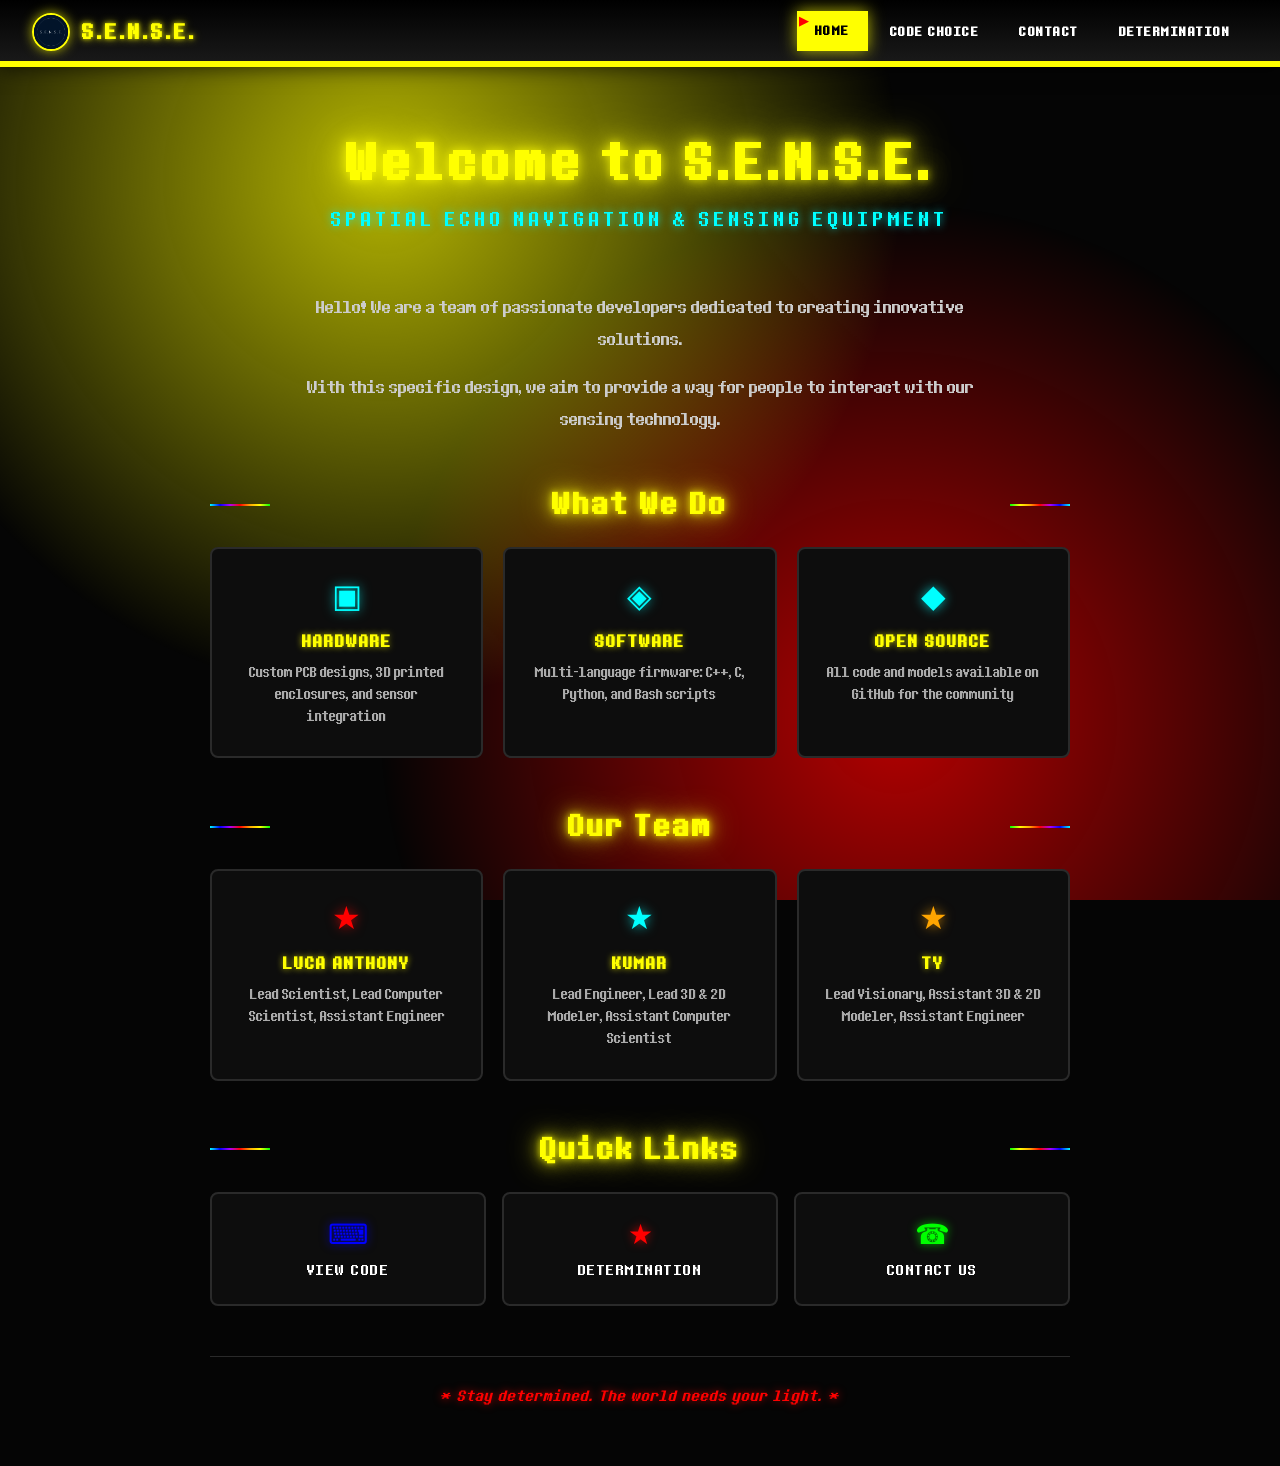
==== Website/index.html @ 80c53fcd "Added undertale heart as site logo (real logo was too small)" ====
<!DOCTYPE html>
<html lang="en">

<head>
    <meta charset="UTF-8">
    <meta name="viewport" content="width=device-width, initial-scale=1.0">
    <title>S.E.N.S.E.</title>
    <link rel="stylesheet" href="navbar.css">
    <link rel="stylesheet" href="style.css">
    <link rel="icon" type="image/png" href="../assets/undertale_logo.jpg">
</head>
<body class="home-page">
    <header>
        <h1>S.E.N.S.E.</h1>
        <nav class="navbar">
            <div class="nav-logo">
                <img src="assets/logo.png" alt="S.E.N.S.E. logo">
                <p>S.E.N.S.E.</p>
            </div>
            <ul class="nav-links">
                <li><a href="index.html">Home</a></li>
                <li><a href="pages/code_choice.html">Code Choice</a></li>
                <li><a href="pages/contact.html">Contact</a></li>
                <li><a href="pages/determination.html">DETERMINATION</a></li>
            </ul>
        </nav>
    </header>

    <main class="home-content">
        <!-- HERO SECTION -->
        <section class="hero">
            <h1 class="hero-title">Welcome to S.E.N.S.E.</h1>
            <p class="hero-subtitle">Spatial Echo Navigation & Sensing Equipment</p>
        </section>

        <!-- INTRO SECTION -->
        <section class="section section-intro">
            <div class="section-body">
                <p>Hello! We are a team of passionate developers dedicated to creating innovative solutions.</p>
                <p>With this specific design, we aim to provide a way for people to interact with our sensing technology.</p>
            </div>
        </section>

        <!-- FEATURES SECTION -->
        <section class="section section-features">
            <h2 class="section-title">What We Do</h2>
            <div class="feature-grid">
                <article class="feature-card">
                    <span class="feature-icon">▣</span>
                    <h3 class="feature-title">Hardware</h3>
                    <p class="feature-desc">Custom PCB designs, 3D printed enclosures, and sensor integration</p>
                </article>
                <article class="feature-card">
                    <span class="feature-icon">◈</span>
                    <h3 class="feature-title">Software</h3>
                    <p class="feature-desc">Multi-language firmware: C++, C, Python, and Bash scripts</p>
                </article>
                <article class="feature-card">
                    <span class="feature-icon">◆</span>
                    <h3 class="feature-title">Open Source</h3>
                    <p class="feature-desc">All code and models available on GitHub for the community</p>
                </article>
            </div>
        </section>

        <!-- TEAM SECTION -->
        <section class="section section-team">
            <h2 class="section-title">Our Team</h2>
            <div class="feature-grid">
                <article class="feature-card">
                    <span class="feature-icon">★</span>
                    <h3 class="feature-title">Luca Anthony</h3>
                    <p class="feature-desc">Lead Scientist, Lead Computer Scientist, Assistant Engineer</p>
                </article>
                <article class="feature-card">
                    <span class="feature-icon">★</span>
                    <h3 class="feature-title">Kumar</h3>
                    <p class="feature-desc">Lead Engineer, Lead 3D & 2D Modeler, Assistant Computer Scientist</p>
                </article>
                <article class="feature-card">
                    <span class="feature-icon">★</span>
                    <h3 class="feature-title">Ty</h3>
                    <p class="feature-desc">Lead Visionary, Assistant 3D & 2D Modeler, Assistant Engineer</p>
                </article>
            </div>
        </section>

        <!-- QUICK LINKS SECTION -->
        <section class="section section-links">
            <h2 class="section-title">Quick Links</h2>
            <div class="link-grid">
                <a href="pages/code_choice.html" class="link-card">
                    <span class="link-icon">⌨</span>
                    <span class="link-label">View Code</span>
                </a>
                <a href="pages/determination.html" class="link-card">
                    <span class="link-icon">★</span>
                    <span class="link-label">DETERMINATION</span>
                </a>
                <a href="pages/contact.html" class="link-card">
                    <span class="link-icon">☎</span>
                    <span class="link-label">Contact Us</span>
                </a>
            </div>
        </section>

        <!-- FOOTER NOTE -->
        <section class="section section-footer">
            <p class="footer-note">* Stay determined. The world needs your light. *</p>
        </section>
    </main>

    <script src="navbar.js"></script>
</body>
</html>
---- Website/navbar.css ----
/* =========================================================
   S.E.N.S.E. — Shared Navbar (Undertale 7 SOULs Theme)
   Accurate Undertale SOUL colors
   ========================================================= */

:root {
    --ut-black: #000000;
    --ut-dark-gray: #1a1a1a;
    --ut-gray: #2b2b2b;
    --ut-light-gray: #3d3d3d;
    --ut-white: #ffffff;

    /* The 7 SOULs - Accurate Undertale Colors */
    --soul-red: #FF0000;       /* Determination (Frisk) */
    --soul-cyan: #00FFFF;      /* Patience */
    --soul-orange: #FFA500;    /* Bravery */
    --soul-blue: #0000FF;      /* Integrity */
    --soul-purple: #AA00FF;    /* Perseverance */
    --soul-green: #00FF00;     /* Kindness */
    --soul-yellow: #FFFF00;    /* Justice */

    --soul-red-glow: rgba(255, 0, 0, 0.7);
    --soul-cyan-glow: rgba(0, 255, 255, 0.7);
    --soul-orange-glow: rgba(255, 165, 0, 0.7);
    --soul-blue-glow: rgba(0, 0, 255, 0.7);
    --soul-purple-glow: rgba(170, 0, 255, 0.7);
    --soul-green-glow: rgba(0, 255, 0, 0.7);
    --soul-yellow-glow: rgba(255, 255, 0, 0.7);
}

.navbar {
    position: fixed; top: 0; left: 0; width: 100%;
    display: flex; justify-content: space-between; align-items: center;
    padding: 12px 32px; z-index: 1000;
    background: linear-gradient(180deg, var(--ut-black) 0%, var(--ut-dark-gray) 100%);
    border-bottom: 3px solid var(--soul-yellow);
    box-shadow: 0 4px 16px rgba(0,0,0,0.5), inset 0 -3px 0 var(--soul-yellow);
}

.nav-logo { display:flex; align-items:center; gap:12px; color:var(--soul-yellow); font-size:20px; font-weight:700; letter-spacing:3px; font-family:'Determination',sans-serif; text-shadow:0 0 4px var(--soul-yellow-glow),0 0 8px var(--soul-yellow-glow); }
.nav-logo img { height:38px; width:38px; border-radius:50%; border:2px solid var(--soul-yellow); box-shadow:0 0 12px var(--soul-yellow-glow); animation:logo-pulse 3s ease-in-out infinite; }
@keyframes logo-pulse { 0%,100%{box-shadow:0 0 12px var(--soul-yellow-glow);} 50%{box-shadow:0 0 20px var(--soul-yellow-glow),0 0 30px var(--soul-yellow-glow);} }
.nav-logo p { margin:0; text-transform:uppercase; }

.nav-links { display:flex; align-items:center; list-style:none; gap:4px; }
.nav-links li { margin:0; }
.nav-links a { position:relative; display:inline-block; color:var(--ut-white); text-decoration:none; font-size:12px; font-weight:600; letter-spacing:1.5px; text-transform:uppercase; padding:10px 16px; border-radius:0; border:2px solid transparent; transition:all 0.2s ease; font-family:'Determination',sans-serif; background:transparent; }

/* Home - Justice (Yellow) */
.nav-links li:nth-child(1) a:hover, .nav-links li:nth-child(1) a.active { color:var(--ut-black); background:var(--soul-yellow); border-color:var(--soul-yellow); box-shadow:0 0 16px var(--soul-yellow-glow); transform:translateY(-1px); }
/* Code Choice - Integrity (Blue) */
.nav-links li:nth-child(2) a:hover, .nav-links li:nth-child(2) a.active { color:var(--ut-black); background:var(--soul-blue); border-color:var(--soul-blue); box-shadow:0 0 16px var(--soul-blue-glow); transform:translateY(-1px); }
/* Contact - Kindness (Green) */
.nav-links li:nth-child(3) a:hover, .nav-links li:nth-child(3) a.active { color:var(--ut-black); background:var(--soul-green); border-color:var(--soul-green); box-shadow:0 0 16px var(--soul-green-glow); transform:translateY(-1px); }
/* Determination - Determination (Red) */
.nav-links li:nth-child(4) a:hover, .nav-links li:nth-child(4) a.active { color:var(--ut-black); background:var(--soul-red); border-color:var(--soul-red); box-shadow:0 0 16px var(--soul-red-glow); transform:translateY(-1px); }

.nav-links a.active::before { content:"▶ "; color:var(--soul-red); animation:arrow-blink 1s steps(2,start) infinite; }
@keyframes arrow-blink { to { opacity:0; } }

.nav-links li:nth-child(1) a::before, .nav-links li:nth-child(1) a::after { border-color:var(--soul-yellow); }
.nav-links li:nth-child(2) a::before, .nav-links li:nth-child(2) a::after { border-color:var(--soul-blue); }
.nav-links li:nth-child(3) a::before, .nav-links li:nth-child(3) a::after { border-color:var(--soul-green); }
.nav-links li:nth-child(4) a::before, .nav-links li:nth-child(4) a::after { border-color:var(--soul-red); }

.nav-links a::before, .nav-links a::after { content:""; position:absolute; width:8px; height:8px; border:2px solid; opacity:0; transition:opacity 0.2s ease; }
.nav-links a::before { top:-2px; left:-2px; border-right:none; border-bottom:none; }
.nav-links a::after { bottom:-2px; right:-2px; border-left:none; border-top:none; }
.nav-links a:hover::before, .nav-links a:hover::after, .nav-links a.active::before, .nav-links a.active::after { opacity:1; }

header > h1 { position:absolute; left:-9999px; }
body { padding-top:72px; }

@media (max-width:640px) { .navbar{flex-direction:column;align-items:flex-start;gap:10px;padding:12px 20px;} .nav-links{flex-wrap:wrap;gap:4px;} .nav-links a{padding:8px 12px;font-size:11px;} body{padding-top:120px;} }
---- Website/style.css ----
/* Navbar styling now lives in navbar.css, shared by every page. */

@font-face { font-family:'Determination'; src:url('assets/determination.ttf') format('truetype'); font-weight:normal; font-style:normal; font-display:swap; }

*{margin:0;padding:0;box-sizing:border-box;} body{font-family:Arial,sans-serif;}

:root {
    --ut-black:#000000; --ut-dark-gray:#1a1a1a; --ut-gray:#2b2b2b; --ut-light-gray:#3d3d3d; --ut-white:#ffffff;
    /* The 7 SOULs - Accurate Undertale Colors */
    --soul-red:#FF0000; --soul-cyan:#00FFFF; --soul-orange:#FFA500; --soul-blue:#0000FF;
    --soul-purple:#AA00FF; --soul-green:#00FF00; --soul-yellow:#FFFF00;
    --soul-red-glow:rgba(255,0,0,0.7); --soul-cyan-glow:rgba(0,255,255,0.7);
    --soul-orange-glow:rgba(255,165,0,0.7); --soul-blue-glow:rgba(0,0,255,0.7);
    --soul-purple-glow:rgba(170,0,255,0.7); --soul-green-glow:rgba(0,255,0,0.7);
    --soul-yellow-glow:rgba(255,255,0,0.7);
}

body.home-page{background:#050505;color:#fff;min-height:100vh;}
body.home-page::before{content:"";position:fixed;inset:0;z-index:-1;background:radial-gradient(circle at 30% 20%,var(--soul-yellow-glow),transparent 45%),radial-gradient(circle at 70% 80%,var(--soul-red-glow),transparent 45%);}

.home-content{max-width:900px;margin:0 auto;padding:40px 20px 60px;}
.section{margin-bottom:50px;}.section:last-of-type{margin-bottom:0;}

.section-title{font-family:'Determination',sans-serif;font-size:28px;letter-spacing:3px;color:var(--soul-yellow);text-shadow:0 0 6px var(--soul-yellow-glow),0 0 16px var(--soul-yellow-glow),0 0 30px var(--soul-yellow-glow);text-align:center;margin-bottom:24px;position:relative;}
.section-title::before,.section-title::after{content:"";position:absolute;top:50%;width:60px;height:2px;background:linear-gradient(90deg,var(--soul-cyan),var(--soul-blue),var(--soul-purple),var(--soul-red),var(--soul-orange),var(--soul-yellow),var(--soul-green));}
.section-title::before{left:0;transform:translateY(-50%);}
.section-title::after{right:0;transform:translateY(-50%);background:linear-gradient(90deg,var(--soul-green),var(--soul-yellow),var(--soul-orange),var(--soul-red),var(--soul-purple),var(--soul-blue),var(--soul-cyan));}

.section-body{text-align:center;}
.section-body p{font-family:'Determination',sans-serif;font-size:16px;line-height:2;color:#ccc;margin-bottom:16px;max-width:700px;margin-left:auto;margin-right:auto;}
.section-body p:last-child{margin-bottom:0;}
.section-body b{color:var(--soul-cyan);text-shadow:0 0 6px var(--soul-cyan-glow);}

.hero{text-align:center;margin-bottom:60px;padding-top:20px;}
.hero-title{font-family:'Determination',sans-serif;font-size:48px;letter-spacing:5px;color:var(--soul-yellow);text-shadow:0 0 10px var(--soul-yellow-glow),0 0 24px var(--soul-yellow-glow),0 0 44px var(--soul-yellow-glow);animation:hero-pulse 3.5s ease-in-out infinite;margin-bottom:12px;}
@keyframes hero-pulse{0%,100%{opacity:1;text-shadow:0 0 10px var(--soul-yellow-glow),0 0 24px var(--soul-yellow-glow),0 0 44px var(--soul-yellow-glow);}50%{opacity:0.92;text-shadow:0 0 14px var(--soul-yellow-glow),0 0 32px var(--soul-yellow-glow),0 0 54px var(--soul-yellow-glow);}}
.hero-subtitle{font-family:'Determination',sans-serif;font-size:18px;letter-spacing:4px;color:var(--soul-cyan);text-shadow:0 0 8px var(--soul-cyan-glow);text-transform:uppercase;}

.feature-grid{display:grid;grid-template-columns:repeat(auto-fit,minmax(240px,1fr));gap:20px;margin-top:10px;}
.feature-card{background:#0d0d0d;border:2px solid #2a2a2a;border-radius:8px;padding:28px 24px;text-align:center;transition:all .3s ease;position:relative;overflow:hidden;}
.feature-card::before{content:"";position:absolute;top:0;left:0;right:0;height:3px;background:linear-gradient(90deg,var(--soul-cyan),var(--soul-blue),var(--soul-purple),var(--soul-red),var(--soul-orange),var(--soul-yellow),var(--soul-green));opacity:0;transition:opacity .3s ease;}
.feature-card:hover{border-color:var(--soul-cyan);box-shadow:0 0 24px var(--soul-cyan-glow);transform:translateY(-3px);}
.feature-card:hover::before{opacity:1;}
/* ALL 7 SOULs on feature card hover */
.feature-card:nth-child(1):hover{border-color:var(--soul-blue);box-shadow:0 0 24px var(--soul-blue-glow);}
.feature-card:nth-child(2):hover{border-color:var(--soul-purple);box-shadow:0 0 24px var(--soul-purple-glow);}
.feature-card:nth-child(3):hover{border-color:var(--soul-green);box-shadow:0 0 24px var(--soul-green-glow);}
.feature-card:nth-child(4):hover{border-color:var(--soul-cyan);box-shadow:0 0 24px var(--soul-cyan-glow);}
.feature-card:nth-child(5):hover{border-color:var(--soul-yellow);box-shadow:0 0 24px var(--soul-yellow-glow);}
.feature-card:nth-child(6):hover{border-color:var(--soul-orange);box-shadow:0 0 24px var(--soul-orange-glow);}
.feature-card:nth-child(7):hover{border-color:var(--soul-red);box-shadow:0 0 24px var(--soul-red-glow);}

.feature-icon{display:inline-block;font-size:32px;color:var(--soul-cyan);text-shadow:0 0 12px var(--soul-cyan-glow);margin-bottom:16px;animation:icon-float 3s ease-in-out infinite;}
@keyframes icon-float{0%,100%{transform:translateY(0);}50%{transform:translateY(-4px);}}
.feature-title{font-family:'Determination',sans-serif;font-size:16px;letter-spacing:2px;color:var(--soul-yellow);text-shadow:0 0 6px var(--soul-yellow-glow);margin-bottom:10px;text-transform:uppercase;}
.feature-desc{font-family:'Determination',sans-serif;font-size:13px;line-height:1.7;color:#aaa;}

/* Team cards - each gets a SOUL color (all 7 available) */
.section-team .feature-card:nth-child(1) .feature-icon{color:var(--soul-red);text-shadow:0 0 12px var(--soul-red-glow);}
.section-team .feature-card:nth-child(2) .feature-icon{color:var(--soul-cyan);text-shadow:0 0 12px var(--soul-cyan-glow);}
.section-team .feature-card:nth-child(3) .feature-icon{color:var(--soul-orange);text-shadow:0 0 12px var(--soul-orange-glow);}
.section-team .feature-card:nth-child(4) .feature-icon{color:var(--soul-blue);text-shadow:0 0 12px var(--soul-blue-glow);}
.section-team .feature-card:nth-child(5) .feature-icon{color:var(--soul-purple);text-shadow:0 0 12px var(--soul-purple-glow);}
.section-team .feature-card:nth-child(6) .feature-icon{color:var(--soul-green);text-shadow:0 0 12px var(--soul-green-glow);}
.section-team .feature-card:nth-child(7) .feature-icon{color:var(--soul-yellow);text-shadow:0 0 12px var(--soul-yellow-glow);}

.link-grid{display:grid;grid-template-columns:repeat(auto-fit,minmax(180px,1fr));gap:16px;margin-top:10px;}
.link-card{display:flex;flex-direction:column;align-items:center;gap:10px;padding:24px 20px;background:#0d0d0d;border:2px solid #2a2a2a;border-radius:8px;text-decoration:none;transition:all .25s ease;position:relative;overflow:hidden;}
.link-card::before{content:"";position:absolute;inset:0;background:linear-gradient(135deg,var(--soul-cyan-glow),var(--soul-purple-glow));opacity:0;transition:opacity .25s ease;}
.link-card:hover{transform:translateY(-2px);}.link-card:hover::before{opacity:1;}
/* ALL 7 SOULs on link card hover */
.link-card:nth-child(1):hover{border-color:var(--soul-blue);box-shadow:0 0 20px var(--soul-blue-glow);}
.link-card:nth-child(2):hover{border-color:var(--soul-red);box-shadow:0 0 20px var(--soul-red-glow);}
.link-card:nth-child(3):hover{border-color:var(--soul-green);box-shadow:0 0 20px var(--soul-green-glow);}
.link-card:nth-child(4):hover{border-color:var(--soul-orange);box-shadow:0 0 20px var(--soul-orange-glow);}
.link-card:nth-child(5):hover{border-color:var(--soul-purple);box-shadow:0 0 20px var(--soul-purple-glow);}
.link-card:nth-child(6):hover{border-color:var(--soul-cyan);box-shadow:0 0 20px var(--soul-cyan-glow);}
.link-card:nth-child(7):hover{border-color:var(--soul-yellow);box-shadow:0 0 20px var(--soul-yellow-glow);}

.link-icon{font-size:28px;color:var(--soul-yellow);text-shadow:0 0 10px var(--soul-yellow-glow);transition:transform .25s ease;}
.link-card:hover .link-icon{transform:scale(1.15);}
.link-card:nth-child(1) .link-icon{color:var(--soul-blue);text-shadow:0 0 10px var(--soul-blue-glow);}
.link-card:nth-child(2) .link-icon{color:var(--soul-red);text-shadow:0 0 10px var(--soul-red-glow);}
.link-card:nth-child(3) .link-icon{color:var(--soul-green);text-shadow:0 0 10px var(--soul-green-glow);}
.link-card:nth-child(4) .link-icon{color:var(--soul-orange);text-shadow:0 0 10px var(--soul-orange-glow);}
.link-card:nth-child(5) .link-icon{color:var(--soul-purple);text-shadow:0 0 10px var(--soul-purple-glow);}
.link-card:nth-child(6) .link-icon{color:var(--soul-cyan);text-shadow:0 0 10px var(--soul-cyan-glow);}
.link-card:nth-child(7) .link-icon{color:var(--soul-yellow);text-shadow:0 0 10px var(--soul-yellow-glow);}

.link-label{font-family:'Determination',sans-serif;font-size:14px;letter-spacing:1.5px;color:#fff;text-transform:uppercase;transition:color .25s ease;}
.link-card:hover .link-label{text-shadow:0 0 8px;}
.link-card:nth-child(1):hover .link-label{color:var(--soul-blue);text-shadow:0 0 8px var(--soul-blue-glow);}
.link-card:nth-child(2):hover .link-label{color:var(--soul-red);text-shadow:0 0 8px var(--soul-red-glow);}
.link-card:nth-child(3):hover .link-label{color:var(--soul-green);text-shadow:0 0 8px var(--soul-green-glow);}
.link-card:nth-child(4):hover .link-label{color:var(--soul-orange);text-shadow:0 0 8px var(--soul-orange-glow);}
.link-card:nth-child(5):hover .link-label{color:var(--soul-purple);text-shadow:0 0 8px var(--soul-purple-glow);}
.link-card:nth-child(6):hover .link-label{color:var(--soul-cyan);text-shadow:0 0 8px var(--soul-cyan-glow);}
.link-card:nth-child(7):hover .link-label{color:var(--soul-yellow);text-shadow:0 0 8px var(--soul-yellow-glow);}

.section-footer{text-align:center;padding-top:30px;border-top:1px solid #2a2a2a;}
.footer-note{font-family:'Determination',sans-serif;font-size:14px;letter-spacing:1px;color:var(--soul-red);font-style:italic;text-shadow:0 0 8px var(--soul-red-glow);animation:footer-blink 2s ease-in-out infinite;}
@keyframes footer-blink{0%,100%{opacity:1;}50%{opacity:0.6;}}

@media (max-width:640px){.home-content{padding:30px 16px 40px;}.hero-title{font-size:36px;letter-spacing:3px;}.hero-subtitle{font-size:14px;letter-spacing:2px;}.section-title{font-size:22px;letter-spacing:2px;}.section-title::before,.section-title::after{width:40px;}.feature-grid,.link-grid{grid-template-columns:1fr;}}
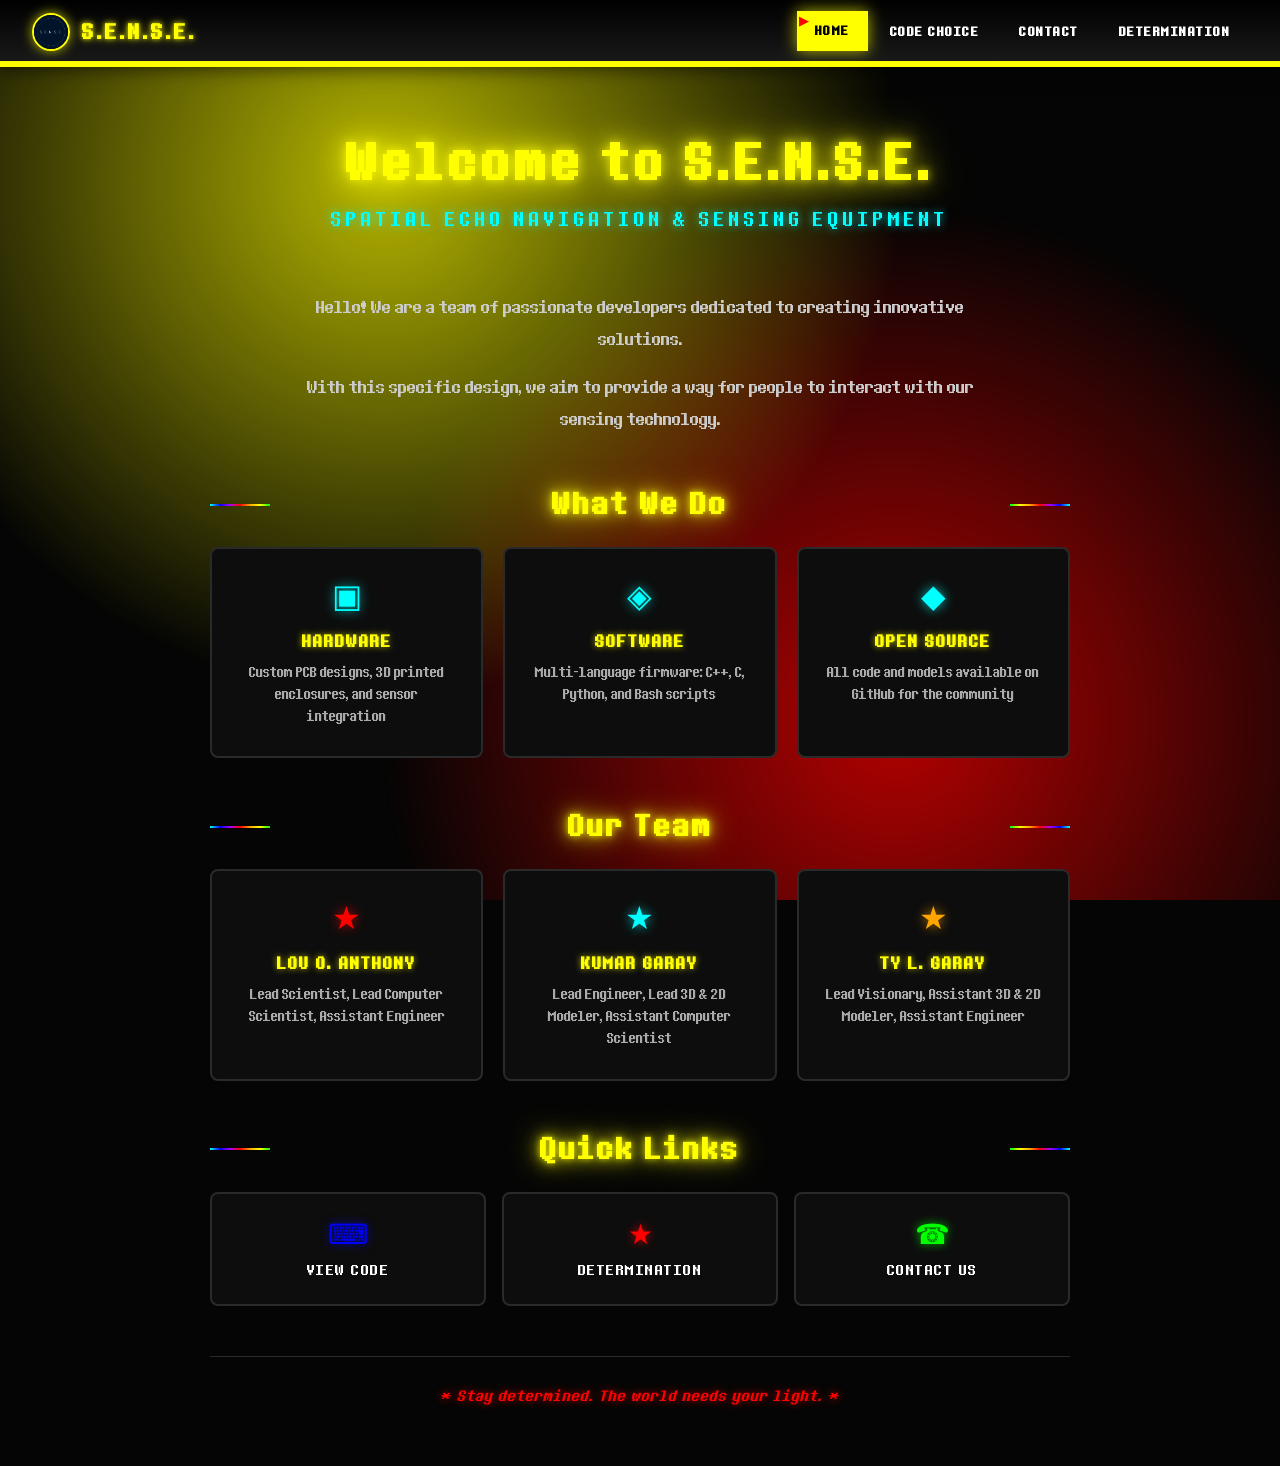
==== commit 8372b388: "Fixed names" ====
--- a/Website/index.html
+++ b/Website/index.html
@@ -7,7 +7,7 @@
     <title>S.E.N.S.E.</title>
     <link rel="stylesheet" href="navbar.css">
     <link rel="stylesheet" href="style.css">
-    <link rel="icon" type="image/png" href="../assets/undertale_logo.jpg">
+    <link rel="icon" type="image/png" href="../assets/undertale_logo.png">
 </head>
 <body class="home-page">
     <header>
@@ -69,17 +69,17 @@
             <div class="feature-grid">
                 <article class="feature-card">
                     <span class="feature-icon">★</span>
-                    <h3 class="feature-title">Luca Anthony</h3>
+                    <h3 class="feature-title">Lou O. Anthony</h3>
                     <p class="feature-desc">Lead Scientist, Lead Computer Scientist, Assistant Engineer</p>
                 </article>
                 <article class="feature-card">
                     <span class="feature-icon">★</span>
-                    <h3 class="feature-title">Kumar</h3>
+                    <h3 class="feature-title">Kumar Garay</h3>
                     <p class="feature-desc">Lead Engineer, Lead 3D & 2D Modeler, Assistant Computer Scientist</p>
                 </article>
                 <article class="feature-card">
                     <span class="feature-icon">★</span>
-                    <h3 class="feature-title">Ty</h3>
+                    <h3 class="feature-title">Ty L. Garay</h3>
                     <p class="feature-desc">Lead Visionary, Assistant 3D & 2D Modeler, Assistant Engineer</p>
                 </article>
             </div>
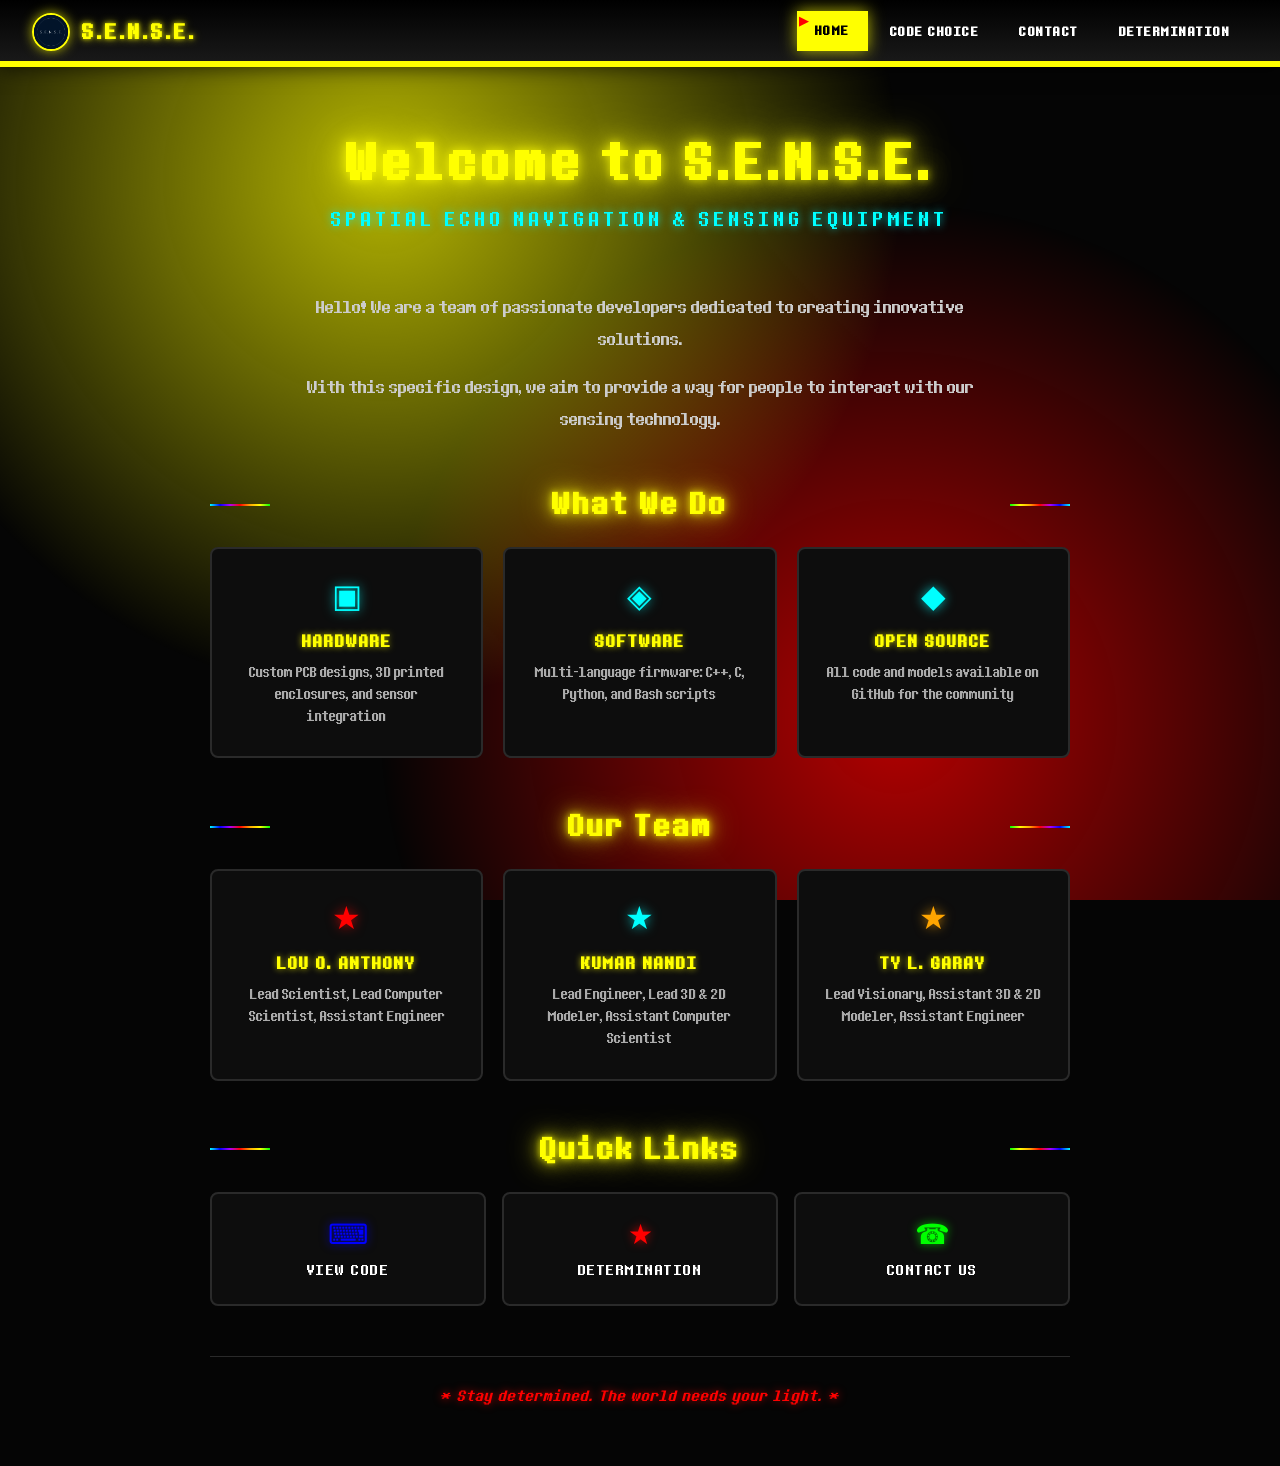
==== commit 5ea35ff6: "Fixed names.. again" ====
--- a/Website/index.html
+++ b/Website/index.html
@@ -74,7 +74,7 @@
                 </article>
                 <article class="feature-card">
                     <span class="feature-icon">★</span>
-                    <h3 class="feature-title">Kumar Garay</h3>
+                    <h3 class="feature-title">Kumar Nandi</h3>
                     <p class="feature-desc">Lead Engineer, Lead 3D & 2D Modeler, Assistant Computer Scientist</p>
                 </article>
                 <article class="feature-card">
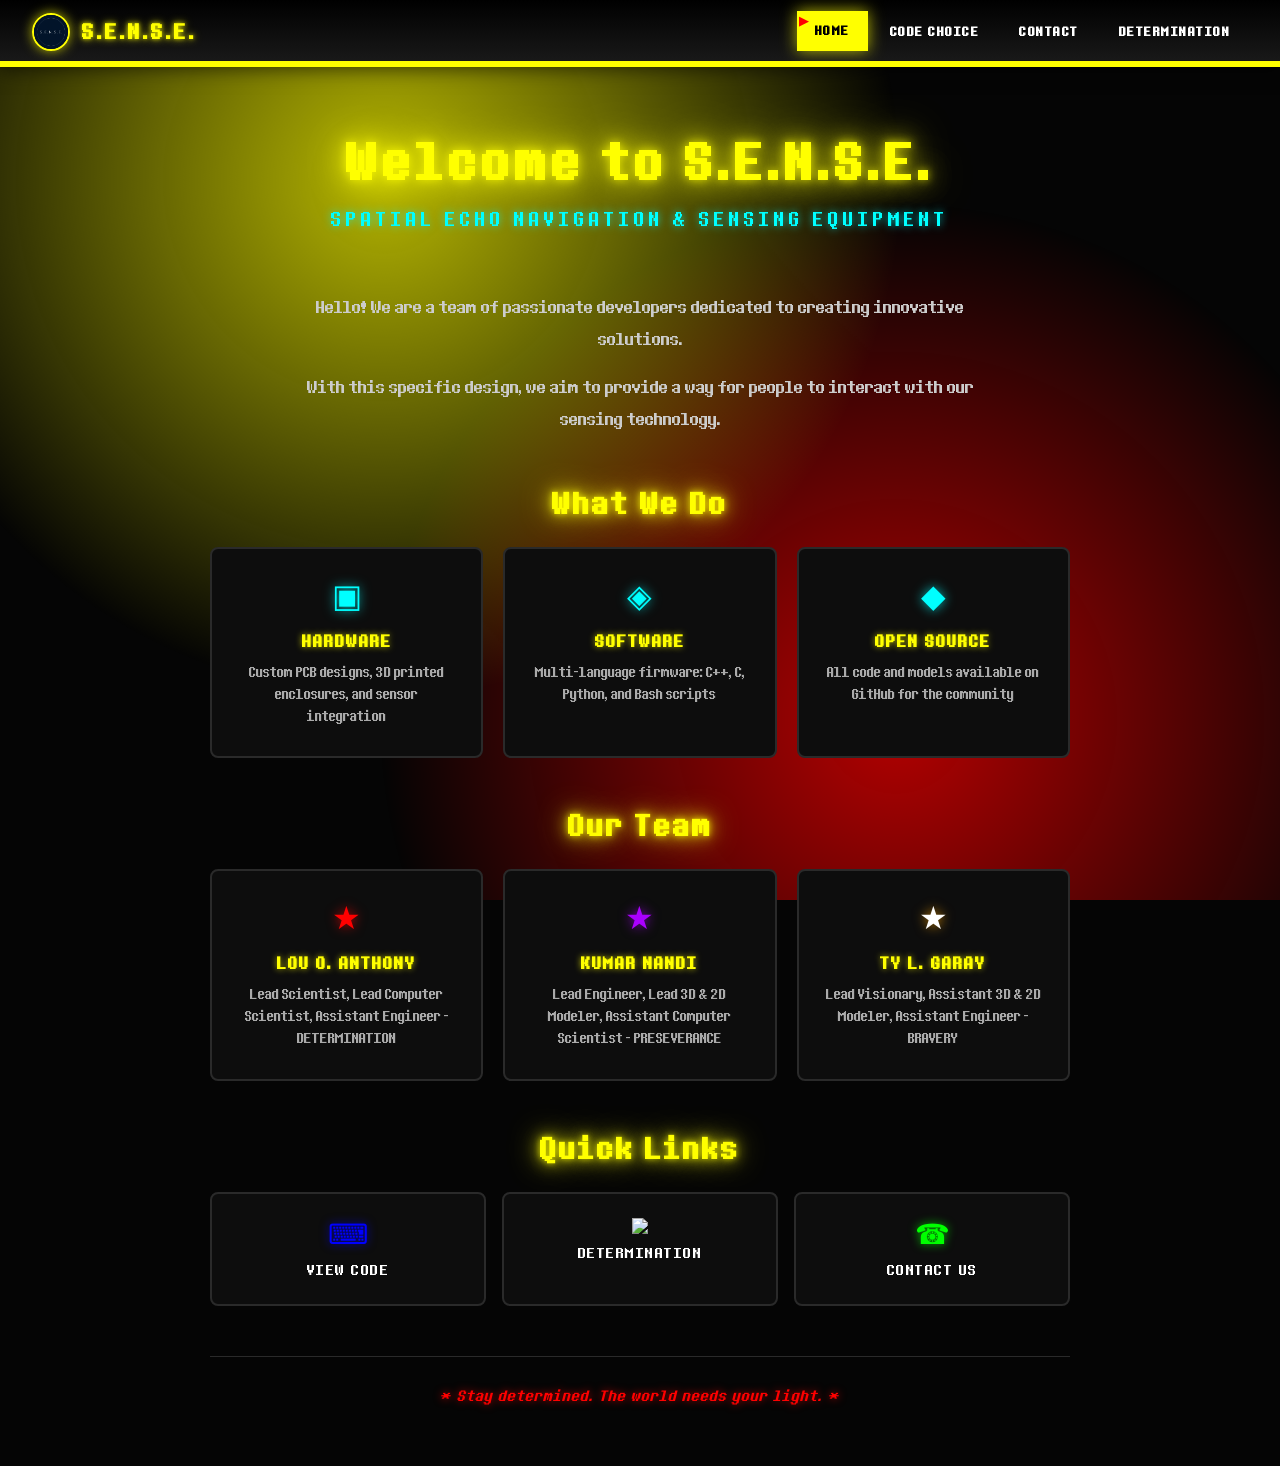
==== commit da7dbd1a: "Update index.html" ====
--- a/Website/index.html
+++ b/Website/index.html
@@ -7,7 +7,7 @@
     <title>S.E.N.S.E.</title>
     <link rel="stylesheet" href="navbar.css">
     <link rel="stylesheet" href="style.css">
-    <link rel="icon" type="image/png" href="../assets/undertale_logo.png">
+    <link rel="icon" type="image/png" href="../assets/heart.png">
 </head>
 <body class="home-page">
     <header>
@@ -70,17 +70,17 @@
                 <article class="feature-card">
                     <span class="feature-icon">★</span>
                     <h3 class="feature-title">Lou O. Anthony</h3>
-                    <p class="feature-desc">Lead Scientist, Lead Computer Scientist, Assistant Engineer</p>
+                    <p class="feature-desc">Lead Scientist, Lead Computer Scientist, Assistant Engineer - DETERMINATION</p>
                 </article>
                 <article class="feature-card">
                     <span class="feature-icon">★</span>
                     <h3 class="feature-title">Kumar Nandi</h3>
-                    <p class="feature-desc">Lead Engineer, Lead 3D & 2D Modeler, Assistant Computer Scientist</p>
+                    <p class="feature-desc">Lead Engineer, Lead 3D & 2D Modeler, Assistant Computer Scientist - PRESEVERANCE</p>
                 </article>
                 <article class="feature-card">
                     <span class="feature-icon">★</span>
                     <h3 class="feature-title">Ty L. Garay</h3>
-                    <p class="feature-desc">Lead Visionary, Assistant 3D & 2D Modeler, Assistant Engineer</p>
+                    <p class="feature-desc">Lead Visionary, Assistant 3D & 2D Modeler, Assistant Engineer - BRAVERY</p>
                 </article>
             </div>
         </section>
@@ -94,7 +94,8 @@
                     <span class="link-label">View Code</span>
                 </a>
                 <a href="pages/determination.html" class="link-card">
-                    <span class="link-icon">★</span>
+                    <img src="../assets/heart.png">
+                    <!--<span class="link-icon">★</span>-->
                     <span class="link-label">DETERMINATION</span>
                 </a>
                 <a href="pages/contact.html" class="link-card">
@@ -112,4 +113,4 @@
 
     <script src="navbar.js"></script>
 </body>
-</html>+</html>
--- a/Website/style.css
+++ b/Website/style.css
@@ -8,7 +8,7 @@
 :root {
     --ut-black:#000000; --ut-dark-gray:#1a1a1a; --ut-gray:#2b2b2b; --ut-light-gray:#3d3d3d; --ut-white:#ffffff;
     /* The 7 SOULs - Accurate Undertale Colors */
-    --soul-red:#FF0000; --soul-cyan:#00FFFF; --soul-orange:#FFA500; --soul-blue:#0000FF;
+    --soul-red:#FF0000; --soul-cyan:#00FFFF; --soul-orange:##FCA600; --soul-blue:#0000FF;
     --soul-purple:#AA00FF; --soul-green:#00FF00; --soul-yellow:#FFFF00;
     --soul-red-glow:rgba(255,0,0,0.7); --soul-cyan-glow:rgba(0,255,255,0.7);
     --soul-orange-glow:rgba(255,165,0,0.7); --soul-blue-glow:rgba(0,0,255,0.7);
@@ -58,7 +58,7 @@
 
 /* Team cards - each gets a SOUL color (all 7 available) */
 .section-team .feature-card:nth-child(1) .feature-icon{color:var(--soul-red);text-shadow:0 0 12px var(--soul-red-glow);}
-.section-team .feature-card:nth-child(2) .feature-icon{color:var(--soul-cyan);text-shadow:0 0 12px var(--soul-cyan-glow);}
+.section-team .feature-card:nth-child(2) .feature-icon{color:var(--soul-purple);text-shadow:0 0 12px var(--soul-purple-glow);}
 .section-team .feature-card:nth-child(3) .feature-icon{color:var(--soul-orange);text-shadow:0 0 12px var(--soul-orange-glow);}
 .section-team .feature-card:nth-child(4) .feature-icon{color:var(--soul-blue);text-shadow:0 0 12px var(--soul-blue-glow);}
 .section-team .feature-card:nth-child(5) .feature-icon{color:var(--soul-purple);text-shadow:0 0 12px var(--soul-purple-glow);}
@@ -102,4 +102,4 @@
 .footer-note{font-family:'Determination',sans-serif;font-size:14px;letter-spacing:1px;color:var(--soul-red);font-style:italic;text-shadow:0 0 8px var(--soul-red-glow);animation:footer-blink 2s ease-in-out infinite;}
 @keyframes footer-blink{0%,100%{opacity:1;}50%{opacity:0.6;}}
 
-@media (max-width:640px){.home-content{padding:30px 16px 40px;}.hero-title{font-size:36px;letter-spacing:3px;}.hero-subtitle{font-size:14px;letter-spacing:2px;}.section-title{font-size:22px;letter-spacing:2px;}.section-title::before,.section-title::after{width:40px;}.feature-grid,.link-grid{grid-template-columns:1fr;}}+@media (max-width:640px){.home-content{padding:30px 16px 40px;}.hero-title{font-size:36px;letter-spacing:3px;}.hero-subtitle{font-size:14px;letter-spacing:2px;}.section-title{font-size:22px;letter-spacing:2px;}.section-title::before,.section-title::after{width:40px;}.feature-grid,.link-grid{grid-template-columns:1fr;}}
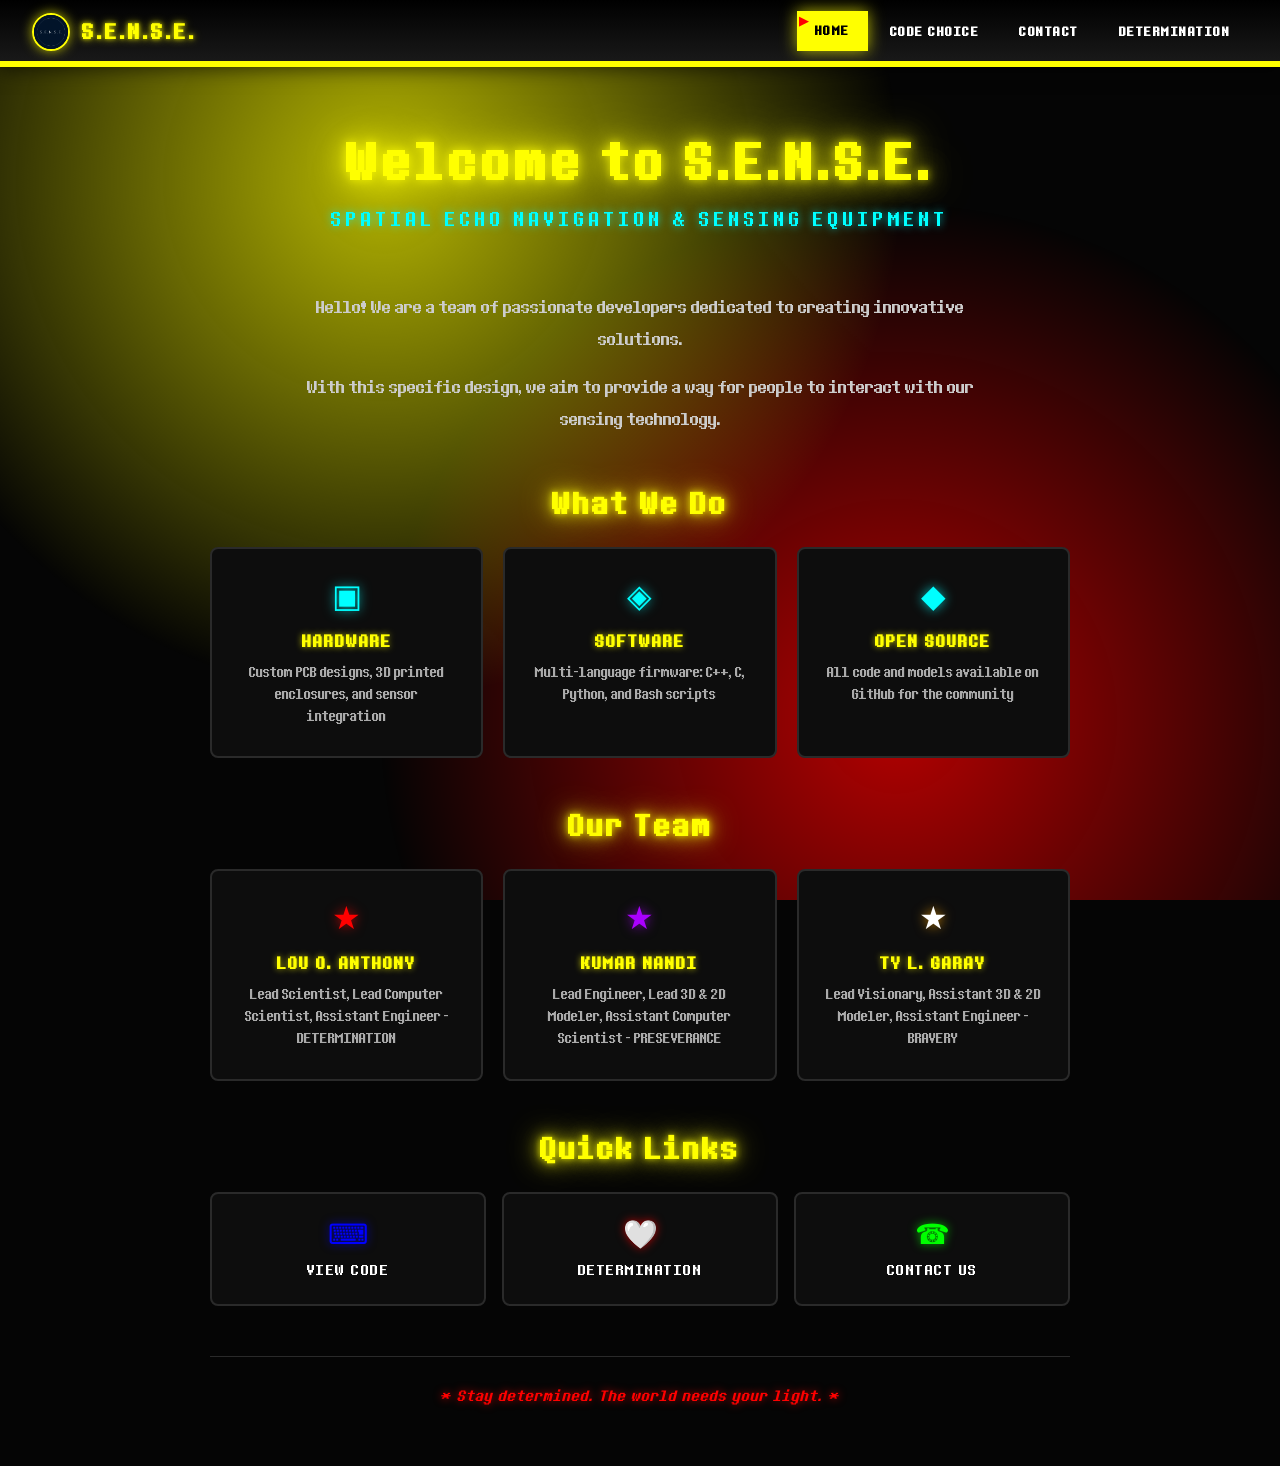
==== commit 803e1f0d: "Update index.html" ====
--- a/Website/index.html
+++ b/Website/index.html
@@ -94,8 +94,7 @@
                     <span class="link-label">View Code</span>
                 </a>
                 <a href="pages/determination.html" class="link-card">
-                    <img src="../assets/heart.png">
-                    <!--<span class="link-icon">★</span>-->
+                    <span class="link-icon">🤍</span>
                     <span class="link-label">DETERMINATION</span>
                 </a>
                 <a href="pages/contact.html" class="link-card">
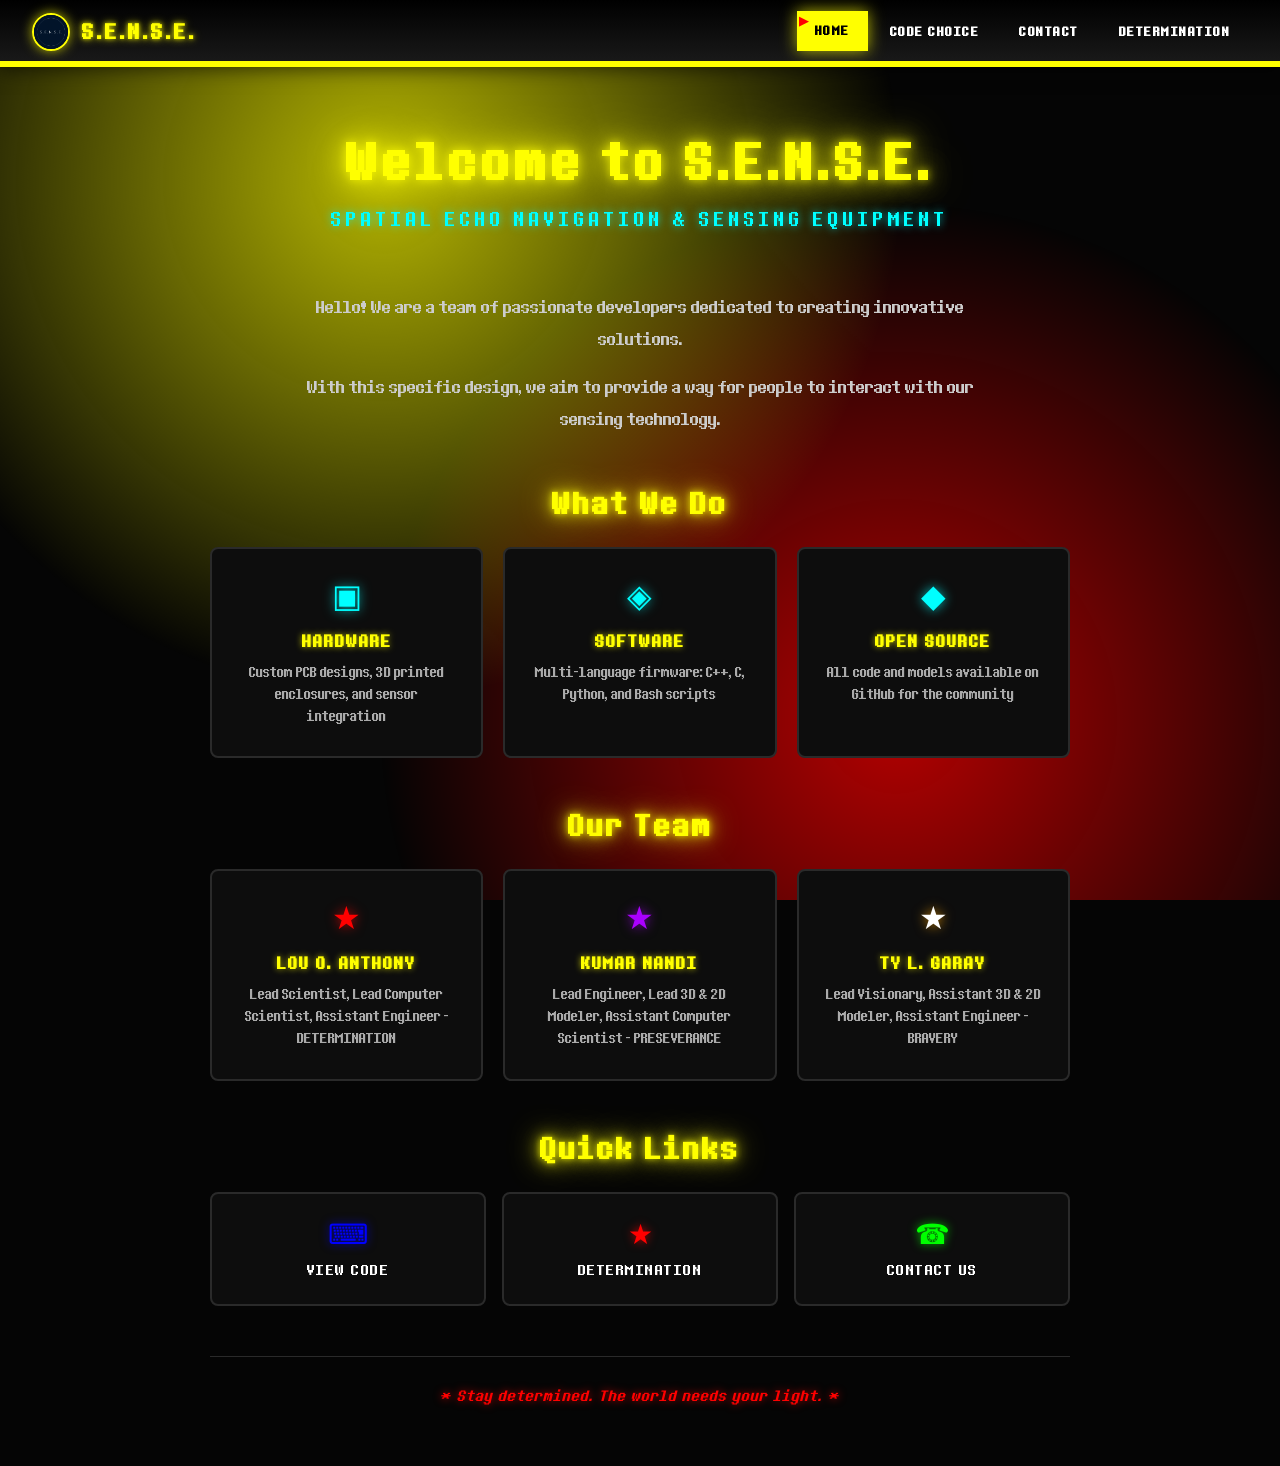
==== commit 5e8b08a9: "Update index.html" ====
--- a/Website/index.html
+++ b/Website/index.html
@@ -94,7 +94,7 @@
                     <span class="link-label">View Code</span>
                 </a>
                 <a href="pages/determination.html" class="link-card">
-                    <span class="link-icon">🤍</span>
+                    <span class="link-icon">★</span>
                     <span class="link-label">DETERMINATION</span>
                 </a>
                 <a href="pages/contact.html" class="link-card">
